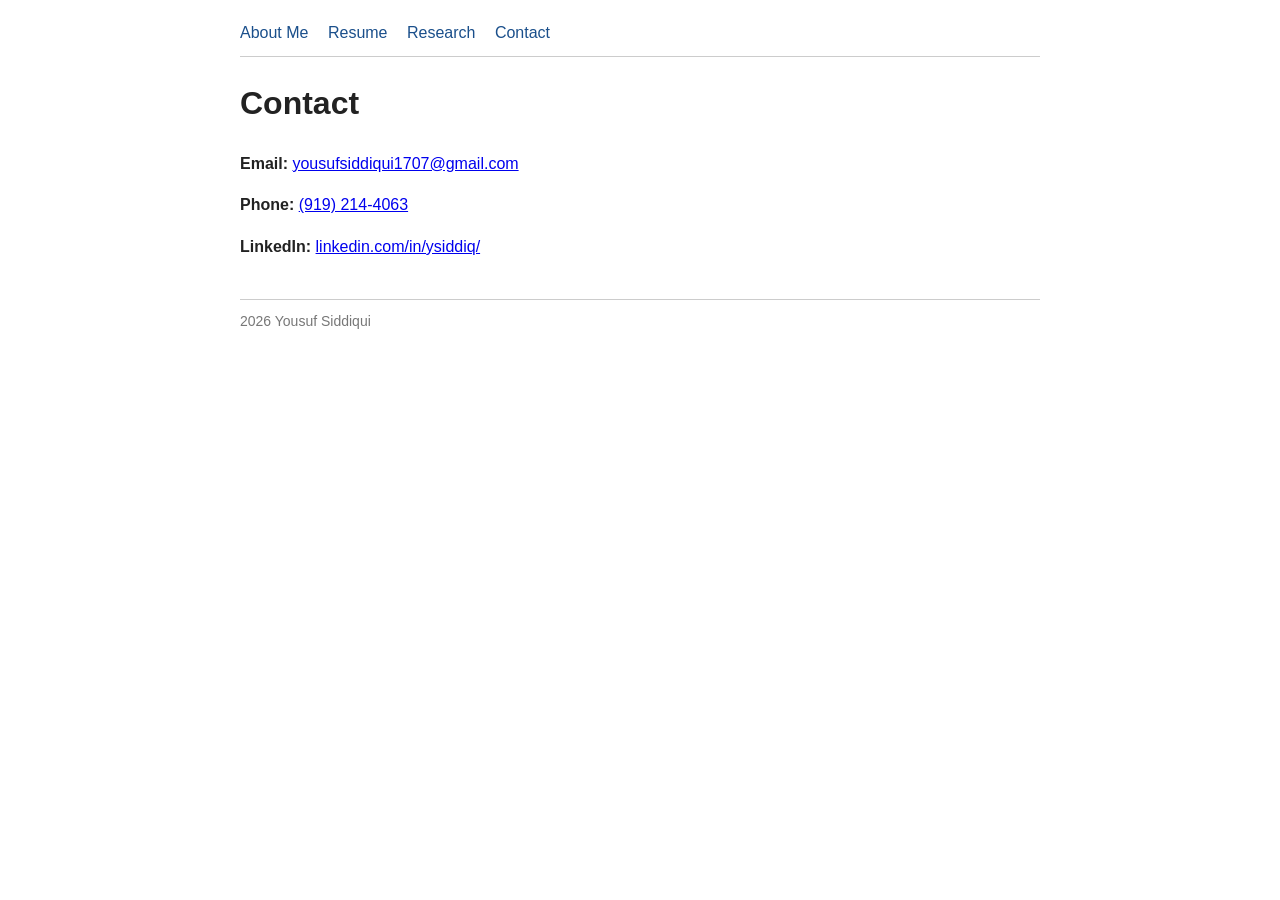
==== contact.html @ 889bd384 "basic website" ====
<!DOCTYPE html>
<html lang="en">
<head>
  <meta charset="UTF-8">
  <meta name="viewport" content="width=device-width, initial-scale=1.0">
  <title>Contact</title>
  <link rel="stylesheet" href="style.css">
</head>
<body>

  <nav>
    <a href="index.html">About Me</a>
    <a href="resume.html">Resume</a>
    <a href="research.html">Research</a>
    <a href="contact.html">Contact</a>
  </nav>

  <h1>Contact</h1>

  <p>
    <strong>Email:</strong>
    <a href="mailto:yousufsiddiqui1707@gmail.com">yousufsiddiqui1707@gmail.com</a>
  </p>

  <p>
    <strong>Phone:</strong>
    <a href="tel:+19192144063">(919) 214-4063</a>
  </p>

  <p>
    <strong>LinkedIn:</strong>
    <a href="http://linkedin.com/in/ysiddiq/" target="_blank">linkedin.com/in/ysiddiq/</a>
  </p>

  <footer>
    2026 Yousuf Siddiqui
  </footer>

</body>
</html>
---- style.css ----
body {
  font-family: Arial, sans-serif;
  max-width: 800px;
  margin: 0 auto;
  padding: 20px;
  line-height: 1.6;
  color: #222;
}

nav {
  border-bottom: 1px solid #ccc;
  padding-bottom: 10px;
  margin-bottom: 20px;
}

nav a {
  margin-right: 15px;
  text-decoration: none;
  color: #1a4f8b;
}

nav a:hover {
  text-decoration: underline;
}

.quote {
  font-style: italic;
  border-left: 4px solid #ccc;
  padding-left: 15px;
  margin: 20px 0;
  color: #555;
}

.headshot {
  width: 200px;
  height: auto;
  border-radius: 8px;
}

footer {
  margin-top: 40px;
  border-top: 1px solid #ccc;
  padding-top: 10px;
  font-size: 14px;
  color: #777;
}
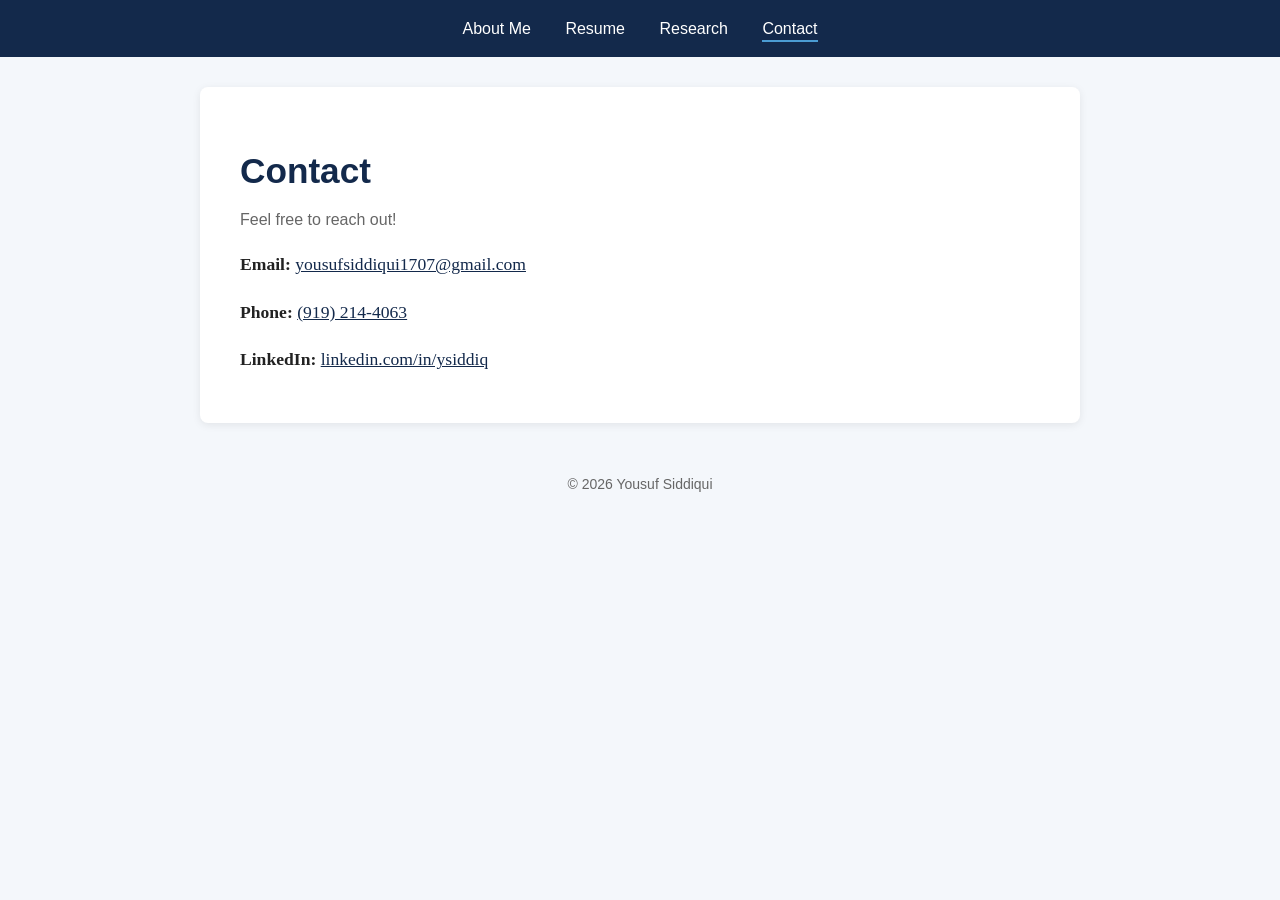
==== commit b18dcf87: "claude touch up" ====
--- a/contact.html
+++ b/contact.html
@@ -3,7 +3,7 @@
 <head>
   <meta charset="UTF-8">
   <meta name="viewport" content="width=device-width, initial-scale=1.0">
-  <title>Contact</title>
+  <title>Yousuf Siddiqui | Contact</title>
   <link rel="stylesheet" href="style.css">
 </head>
 <body>
@@ -12,28 +12,35 @@
     <a href="index.html">About Me</a>
     <a href="resume.html">Resume</a>
     <a href="research.html">Research</a>
-    <a href="contact.html">Contact</a>
+    <a href="contact.html" class="active">Contact</a>
   </nav>
 
-  <h1>Contact</h1>
+  <main>
 
-  <p>
-    <strong>Email:</strong>
-    <a href="mailto:yousufsiddiqui1707@gmail.com">yousufsiddiqui1707@gmail.com</a>
-  </p>
+    <h1>Contact</h1>
+    <p class="subtitle">Feel free to reach out!</p>
 
-  <p>
-    <strong>Phone:</strong>
-    <a href="tel:+19192144063">(919) 214-4063</a>
-  </p>
+    <div class="contact-list">
+      <p>
+        <strong>Email:</strong>
+        <a href="mailto:yousufsiddiqui1707@gmail.com">yousufsiddiqui1707@gmail.com</a>
+      </p>
 
-  <p>
-    <strong>LinkedIn:</strong>
-    <a href="http://linkedin.com/in/ysiddiq/" target="_blank">linkedin.com/in/ysiddiq/</a>
-  </p>
+      <p>
+        <strong>Phone:</strong>
+        <a href="tel:+19192144063">(919) 214-4063</a>
+      </p>
+
+      <p>
+        <strong>LinkedIn:</strong>
+        <a href="https://linkedin.com/in/ysiddiq/" target="_blank">linkedin.com/in/ysiddiq</a>
+      </p>
+    </div>
+
+  </main>
 
   <footer>
-    2026 Yousuf Siddiqui
+    &copy; 2026 Yousuf Siddiqui
   </footer>
 
 </body>
--- a/style.css
+++ b/style.css
@@ -1,46 +1,140 @@
-body {
-  font-family: Arial, sans-serif;
-  max-width: 800px;
-  margin: 0 auto;
-  padding: 20px;
-  line-height: 1.6;
-  color: #222;
+/* ---------- Colors ---------- */
+:root {
+  --navy: #13294b;
+  --blue: #4b9cd3;
+  --light: #f4f7fb;
+  --text: #222;
+  --muted: #666;
 }
 
+/* ---------- Base ---------- */
+body {
+  font-family: Georgia, "Times New Roman", serif;
+  margin: 0;
+  background-color: var(--light);
+  color: var(--text);
+  line-height: 1.7;
+}
+
+h1, h2, nav, footer {
+  font-family: Arial, Helvetica, sans-serif;
+}
+
+h1 {
+  color: var(--navy);
+  font-size: 2.2rem;
+  margin-bottom: 5px;
+}
+
+h2 {
+  color: var(--navy);
+  border-bottom: 2px solid var(--blue);
+  padding-bottom: 5px;
+  margin-top: 35px;
+}
+
+a {
+  color: var(--navy);
+}
+
+/* ---------- Navigation bar ---------- */
 nav {
-  border-bottom: 1px solid #ccc;
-  padding-bottom: 10px;
-  margin-bottom: 20px;
+  background-color: var(--navy);
+  text-align: center;
+  padding: 15px 0;
 }
 
 nav a {
-  margin-right: 15px;
+  color: white;
   text-decoration: none;
-  color: #1a4f8b;
+  margin: 0 15px;
+  padding-bottom: 3px;
 }
 
-nav a:hover {
-  text-decoration: underline;
+nav a:hover,
+nav a.active {
+  border-bottom: 2px solid var(--blue);
 }
 
+/* ---------- Main content box ---------- */
+main {
+  max-width: 800px;
+  margin: 30px auto;
+  padding: 30px 40px;
+  background-color: white;
+  border-radius: 8px;
+  box-shadow: 0 2px 8px rgba(0, 0, 0, 0.08);
+}
+
+.subtitle {
+  color: var(--muted);
+  font-family: Arial, Helvetica, sans-serif;
+  margin-top: 0;
+}
+
+/* ---------- Quotes ---------- */
 .quote {
   font-style: italic;
-  border-left: 4px solid #ccc;
-  padding-left: 15px;
+  border-left: 4px solid var(--blue);
+  background-color: var(--light);
+  padding: 10px 20px;
   margin: 20px 0;
-  color: #555;
+  color: #444;
+}
+
+.quote span {
+  display: block;
+  margin-top: 8px;
+  font-style: normal;
+  color: var(--muted);
+}
+
+/* ---------- About Me intro (photo + name side by side) ---------- */
+.intro {
+  display: flex;
+  align-items: center;
+  gap: 30px;
 }
 
 .headshot {
-  width: 200px;
+  width: 180px;
   height: auto;
   border-radius: 8px;
+  border: 3px solid var(--blue);
 }
 
+/* ---------- Contact list ---------- */
+.contact-list p {
+  font-size: 1.1rem;
+}
+
+/* ---------- Resume ---------- */
+iframe {
+  border: 1px solid #ccc;
+  border-radius: 4px;
+}
+
+/* ---------- Footer ---------- */
 footer {
-  margin-top: 40px;
-  border-top: 1px solid #ccc;
-  padding-top: 10px;
+  text-align: center;
   font-size: 14px;
-  color: #777;
+  color: var(--muted);
+  padding: 20px 0 30px;
 }
+
+/* ---------- Phones / small screens ---------- */
+@media (max-width: 600px) {
+  main {
+    margin: 15px;
+    padding: 20px;
+  }
+
+  .intro {
+    flex-direction: column;
+    text-align: center;
+  }
+
+  nav a {
+    margin: 0 8px;
+  }
+}
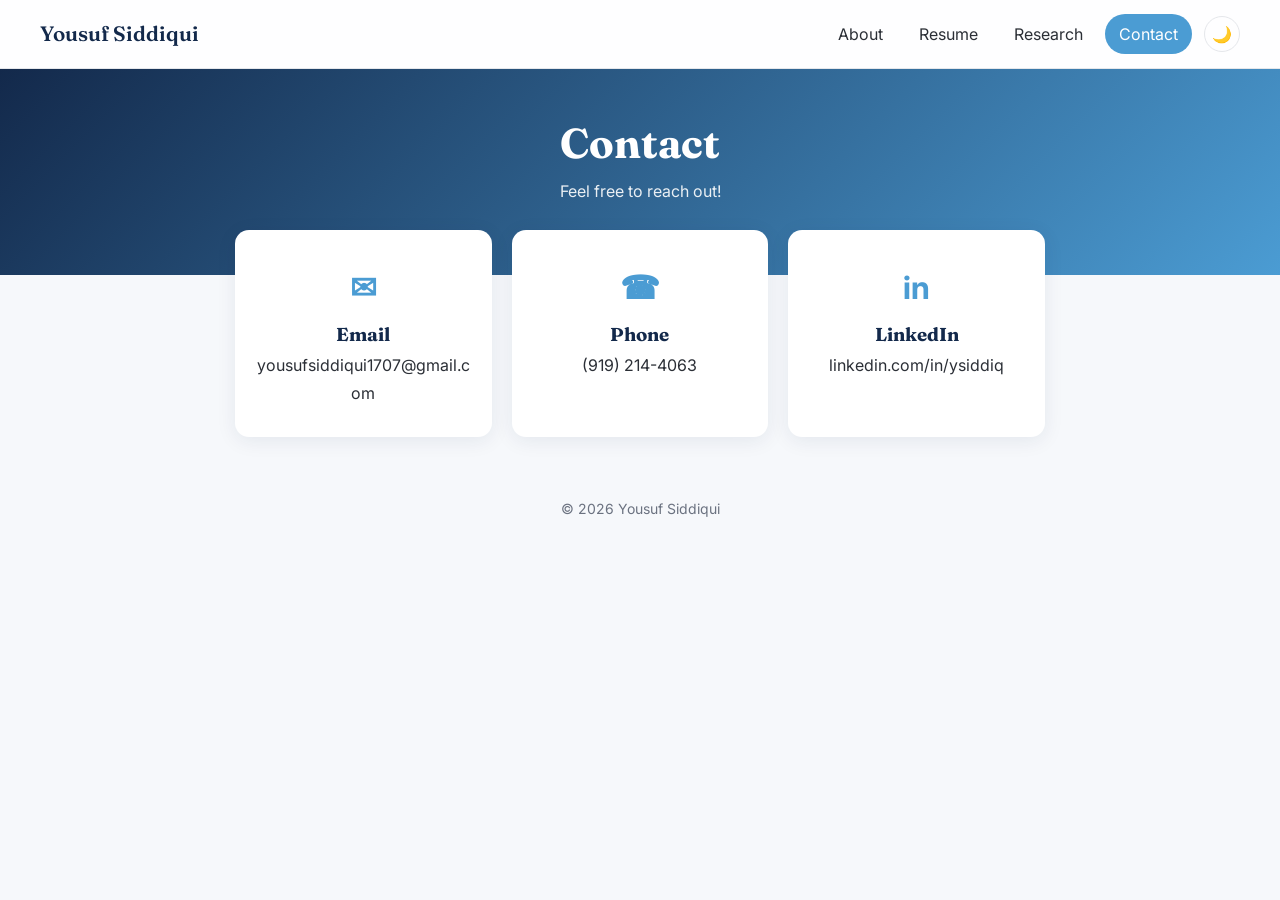
==== commit a6a5ee66: "update" ====
--- a/contact.html
+++ b/contact.html
@@ -4,44 +4,57 @@
   <meta charset="UTF-8">
   <meta name="viewport" content="width=device-width, initial-scale=1.0">
   <title>Yousuf Siddiqui | Contact</title>
+  <link rel="preconnect" href="https://fonts.googleapis.com">
+  <link href="https://fonts.googleapis.com/css2?family=Fraunces:ital,wght@0,600;1,400&family=Inter:wght@400;600&display=swap" rel="stylesheet">
   <link rel="stylesheet" href="style.css">
 </head>
 <body>
 
   <nav>
-    <a href="index.html">About Me</a>
-    <a href="resume.html">Resume</a>
-    <a href="research.html">Research</a>
-    <a href="contact.html" class="active">Contact</a>
+    <a href="index.html" class="logo">Yousuf Siddiqui</a>
+    <div class="links">
+      <a href="index.html">About</a>
+      <a href="resume.html">Resume</a>
+      <a href="research.html">Research</a>
+      <a href="contact.html" class="active">Contact</a>
+      <button id="theme-toggle" aria-label="Toggle dark mode">🌙</button>
+    </div>
   </nav>
+
+  <header class="page-header">
+    <h1>Contact</h1>
+    <p>Feel free to reach out!</p>
+  </header>
 
   <main>
 
-    <h1>Contact</h1>
-    <p class="subtitle">Feel free to reach out!</p>
+    <div class="contact-grid">
+      <a class="contact-item" href="mailto:yousufsiddiqui1707@gmail.com">
+        <span class="icon">&#9993;</span>
+        <h3>Email</h3>
+        yousufsiddiqui1707@gmail.com
+      </a>
 
-    <div class="contact-list">
-      <p>
-        <strong>Email:</strong>
-        <a href="mailto:yousufsiddiqui1707@gmail.com">yousufsiddiqui1707@gmail.com</a>
-      </p>
+      <a class="contact-item" href="tel:+19192144063">
+        <span class="icon">&#9742;</span>
+        <h3>Phone</h3>
+        (919) 214-4063
+      </a>
 
-      <p>
-        <strong>Phone:</strong>
-        <a href="tel:+19192144063">(919) 214-4063</a>
-      </p>
-
-      <p>
-        <strong>LinkedIn:</strong>
-        <a href="https://linkedin.com/in/ysiddiq/" target="_blank">linkedin.com/in/ysiddiq</a>
-      </p>
+      <a class="contact-item" href="https://linkedin.com/in/ysiddiq/" target="_blank">
+        <span class="icon">in</span>
+        <h3>LinkedIn</h3>
+        linkedin.com/in/ysiddiq
+      </a>
     </div>
 
   </main>
 
   <footer>
-    &copy; 2026 Yousuf Siddiqui
+    &copy; <span id="year">2026</span> Yousuf Siddiqui
   </footer>
+
+  <script src="script.js"></script>
 
 </body>
 </html>
--- a/style.css
+++ b/style.css
@@ -1,140 +1,429 @@
-/* ---------- Colors ---------- */
+/* =========================================
+   Colors & fonts (change these to restyle the whole site)
+   ========================================= */
 :root {
   --navy: #13294b;
   --blue: #4b9cd3;
-  --light: #f4f7fb;
-  --text: #222;
-  --muted: #666;
-}
-
-/* ---------- Base ---------- */
+  --sky: #e8f2fa;
+  --bg: #f6f8fb;
+  --card: #ffffff;
+  --text: #2b2f36;
+  --muted: #6b7280;
+  --heading: #13294b;
+  --nav-bg: rgba(255, 255, 255, 0.92);
+  --border: #e5e7eb;
+  --heading-font: "Fraunces", Georgia, serif;
+  --body-font: "Inter", Arial, sans-serif;
+}
+
+/* Dark mode: script.js adds class="dark" to <body> */
+body.dark {
+  --sky: #1e3350;
+  --bg: #0f1724;
+  --card: #18233a;
+  --text: #dbe2ec;
+  --muted: #94a3b8;
+  --heading: #e8f2fa;
+  --nav-bg: rgba(15, 23, 36, 0.92);
+  --border: #24324d;
+}
+
+* {
+  box-sizing: border-box;
+}
+
 body {
-  font-family: Georgia, "Times New Roman", serif;
   margin: 0;
-  background-color: var(--light);
+  font-family: var(--body-font);
+  background-color: var(--bg);
   color: var(--text);
-  line-height: 1.7;
-}
-
-h1, h2, nav, footer {
-  font-family: Arial, Helvetica, sans-serif;
-}
-
-h1 {
+  line-height: 1.75;
+  transition: background-color 0.3s, color 0.3s;
+}
+
+h1, h2, h3 {
+  font-family: var(--heading-font);
+  color: var(--heading);
+  line-height: 1.2;
+}
+
+a {
+  color: var(--blue);
+}
+
+/* =========================================
+   Navigation bar (sticks to the top)
+   ========================================= */
+nav {
+  position: sticky;
+  top: 0;
+  z-index: 10;
+  display: flex;
+  justify-content: space-between;
+  align-items: center;
+  padding: 14px 40px;
+  background-color: var(--nav-bg);
+  border-bottom: 1px solid var(--border);
+  transition: box-shadow 0.3s;
+}
+
+/* script.js adds .scrolled once you scroll down */
+nav.scrolled {
+  box-shadow: 0 4px 20px rgba(0, 0, 0, 0.12);
+}
+
+nav .logo {
+  font-family: var(--heading-font);
+  font-size: 1.3rem;
+  font-weight: 600;
+  color: var(--heading);
+  text-decoration: none;
+}
+
+nav .links {
+  display: flex;
+  align-items: center;
+}
+
+nav .links a {
+  color: var(--text);
+  text-decoration: none;
+  margin-left: 8px;
+  padding: 6px 14px;
+  border-radius: 20px;
+  transition: background-color 0.2s;
+}
+
+nav .links a:hover {
+  background-color: var(--sky);
+}
+
+nav .links a.active {
+  background-color: var(--blue);
+  color: white;
+}
+
+#theme-toggle {
+  margin-left: 12px;
+  background: none;
+  border: 1px solid var(--border);
+  border-radius: 50%;
+  width: 36px;
+  height: 36px;
+  font-size: 1rem;
+  cursor: pointer;
+}
+
+/* =========================================
+   Hero (big colored banner on the home page)
+   ========================================= */
+.hero {
+  background: linear-gradient(135deg, var(--navy), #2a5c8f 60%, var(--blue));
+  color: white;
+  padding: 70px 20px 90px;
+  text-align: center;
+}
+
+.hero .headshot {
+  width: 170px;
+  height: 170px;
+  object-fit: cover;
+  object-position: top;
+  border-radius: 50%;
+  border: 5px solid white;
+  box-shadow: 0 8px 25px rgba(0, 0, 0, 0.3);
+}
+
+.hero h1 {
+  color: white;
+  font-size: 3rem;
+  margin: 20px 0 5px;
+}
+
+.hero p {
+  font-size: 1.1rem;
+  opacity: 0.9;
+  margin: 0;
+}
+
+/* Typing text */
+.hero .typed {
+  font-family: var(--heading-font);
+  font-style: italic;
+  font-size: 1.4rem;
+  min-height: 2rem;
+  opacity: 1;
+  margin-bottom: 8px;
+}
+
+.cursor {
+  display: inline-block;
+  width: 2px;
+  height: 1.3rem;
+  background-color: white;
+  margin-left: 3px;
+  vertical-align: middle;
+  animation: blink 0.8s infinite;
+}
+
+@keyframes blink {
+  50% { opacity: 0; }
+}
+
+/* Buttons */
+.button {
+  display: inline-block;
+  margin: 25px 6px 0;
+  padding: 10px 24px;
+  border-radius: 25px;
+  border: 2px solid white;
+  color: white;
+  text-decoration: none;
+  font-weight: 600;
+  transition: all 0.2s;
+}
+
+.button:hover {
+  background-color: white;
   color: var(--navy);
-  font-size: 2.2rem;
+}
+
+.button.solid {
+  background-color: white;
+  color: var(--navy);
+}
+
+.button.solid:hover {
+  background-color: var(--sky);
+}
+
+/* =========================================
+   Page header (colored strip on the other pages)
+   ========================================= */
+.page-header {
+  background: linear-gradient(135deg, var(--navy), var(--blue));
+  color: white;
+  text-align: center;
+  padding: 50px 20px 70px;
+}
+
+.page-header h1 {
+  color: white;
+  font-size: 2.6rem;
+  margin: 0;
+}
+
+.page-header p {
+  margin: 8px 0 0;
+  opacity: 0.9;
+}
+
+/* =========================================
+   Main content
+   ========================================= */
+main {
+  max-width: 850px;
+  margin: -45px auto 40px;  /* negative top margin pulls cards up over the banner */
+  padding: 0 20px;
+}
+
+.card {
+  background-color: var(--card);
+  border-radius: 14px;
+  padding: 30px 40px;
+  margin-bottom: 25px;
+  box-shadow: 0 4px 20px rgba(19, 41, 75, 0.08);
+}
+
+.card h2 {
+  margin-top: 0;
+}
+
+.card h3 {
   margin-bottom: 5px;
 }
 
-h2 {
-  color: var(--navy);
-  border-bottom: 2px solid var(--blue);
-  padding-bottom: 5px;
-  margin-top: 35px;
-}
-
-a {
-  color: var(--navy);
-}
-
-/* ---------- Navigation bar ---------- */
-nav {
-  background-color: var(--navy);
+/* Scroll reveal: script.js adds .reveal, then .visible when it scrolls into view */
+.reveal {
+  opacity: 0;
+  transform: translateY(30px);
+  transition: opacity 0.7s ease-out, transform 0.7s ease-out;
+}
+
+.reveal.visible {
+  opacity: 1;
+  transform: translateY(0);
+}
+
+/* =========================================
+   Highlights (three small boxes on home page)
+   ========================================= */
+.highlights {
+  display: grid;
+  grid-template-columns: repeat(3, 1fr);
+  gap: 20px;
+  margin-bottom: 25px;
+}
+
+.highlight {
+  background-color: var(--card);
+  border-radius: 14px;
+  padding: 22px;
   text-align: center;
-  padding: 15px 0;
-}
-
-nav a {
-  color: white;
-  text-decoration: none;
-  margin: 0 15px;
-  padding-bottom: 3px;
-}
-
-nav a:hover,
-nav a.active {
-  border-bottom: 2px solid var(--blue);
-}
-
-/* ---------- Main content box ---------- */
-main {
-  max-width: 800px;
-  margin: 30px auto;
-  padding: 30px 40px;
-  background-color: white;
-  border-radius: 8px;
-  box-shadow: 0 2px 8px rgba(0, 0, 0, 0.08);
-}
-
-.subtitle {
+  border-top: 4px solid var(--blue);
+  box-shadow: 0 4px 20px rgba(19, 41, 75, 0.08);
+}
+
+.highlight:hover {
+  transform: translateY(-5px);
+}
+
+.highlight .label {
+  display: block;
+  font-size: 0.8rem;
+  text-transform: uppercase;
+  letter-spacing: 1px;
   color: var(--muted);
-  font-family: Arial, Helvetica, sans-serif;
-  margin-top: 0;
-}
-
-/* ---------- Quotes ---------- */
+}
+
+.highlight strong {
+  font-family: var(--heading-font);
+  font-size: 1.15rem;
+  color: var(--heading);
+}
+
+/* =========================================
+   Quotes
+   ========================================= */
 .quote {
+  position: relative;
+  font-family: var(--heading-font);
   font-style: italic;
-  border-left: 4px solid var(--blue);
-  background-color: var(--light);
-  padding: 10px 20px;
-  margin: 20px 0;
-  color: #444;
+  font-size: 1.15rem;
+  color: var(--heading);
+  background-color: var(--sky);
+  border-radius: 14px;
+  padding: 30px 40px 25px 70px;
+  margin: 0 0 25px;
+}
+
+.quote::before {
+  content: "\201C";  /* big curly quotation mark */
+  position: absolute;
+  left: 20px;
+  top: -5px;
+  font-size: 5rem;
+  color: var(--blue);
 }
 
 .quote span {
   display: block;
-  margin-top: 8px;
+  margin-top: 10px;
+  font-family: var(--body-font);
   font-style: normal;
+  font-size: 0.95rem;
   color: var(--muted);
 }
 
-/* ---------- About Me intro (photo + name side by side) ---------- */
-.intro {
-  display: flex;
-  align-items: center;
-  gap: 30px;
-}
-
-.headshot {
-  width: 180px;
-  height: auto;
+/* =========================================
+   Research tags
+   ========================================= */
+.tags {
+  margin-bottom: 15px;
+}
+
+.tag {
+  display: inline-block;
+  background-color: var(--sky);
+  color: var(--heading);
+  font-size: 0.85rem;
+  font-weight: 600;
+  padding: 4px 12px;
+  border-radius: 20px;
+  margin: 0 6px 6px 0;
+}
+
+/* =========================================
+   Contact cards
+   ========================================= */
+.contact-grid {
+  display: grid;
+  grid-template-columns: repeat(3, 1fr);
+  gap: 20px;
+}
+
+.contact-item {
+  display: block;
+  background-color: var(--card);
+  border-radius: 14px;
+  padding: 30px 20px;
+  text-align: center;
+  text-decoration: none;
+  color: var(--text);
+  box-shadow: 0 4px 20px rgba(19, 41, 75, 0.08);
+  word-break: break-word;
+}
+
+.contact-item:hover,
+.highlight:hover {
+  transform: translateY(-5px);
+  box-shadow: 0 10px 30px rgba(19, 41, 75, 0.15);
+}
+
+.contact-item .icon {
+  display: block;
+  font-size: 2rem;
+  font-weight: 700;
+  color: var(--blue);
+  margin-bottom: 8px;
+}
+
+.contact-item h3 {
+  margin: 0 0 5px;
+}
+
+/* =========================================
+   Resume
+   ========================================= */
+iframe {
+  border: none;
   border-radius: 8px;
-  border: 3px solid var(--blue);
-}
-
-/* ---------- Contact list ---------- */
-.contact-list p {
-  font-size: 1.1rem;
-}
-
-/* ---------- Resume ---------- */
-iframe {
-  border: 1px solid #ccc;
-  border-radius: 4px;
-}
-
-/* ---------- Footer ---------- */
+}
+
+/* =========================================
+   Footer
+   ========================================= */
 footer {
   text-align: center;
   font-size: 14px;
   color: var(--muted);
-  padding: 20px 0 30px;
-}
-
-/* ---------- Phones / small screens ---------- */
-@media (max-width: 600px) {
-  main {
-    margin: 15px;
-    padding: 20px;
+  padding: 20px 0 40px;
+}
+
+/* =========================================
+   Phones / small screens
+   ========================================= */
+@media (max-width: 700px) {
+  nav {
+    flex-direction: column;
+    padding: 12px;
   }
 
-  .intro {
-    flex-direction: column;
-    text-align: center;
+  nav .links a {
+    margin: 0 2px;
+    padding: 5px 10px;
   }
 
-  nav a {
-    margin: 0 8px;
+  .hero h1 {
+    font-size: 2.2rem;
   }
-}
+
+  .card {
+    padding: 22px;
+  }
+
+  .highlights,
+  .contact-grid {
+    grid-template-columns: 1fr;
+  }
+}
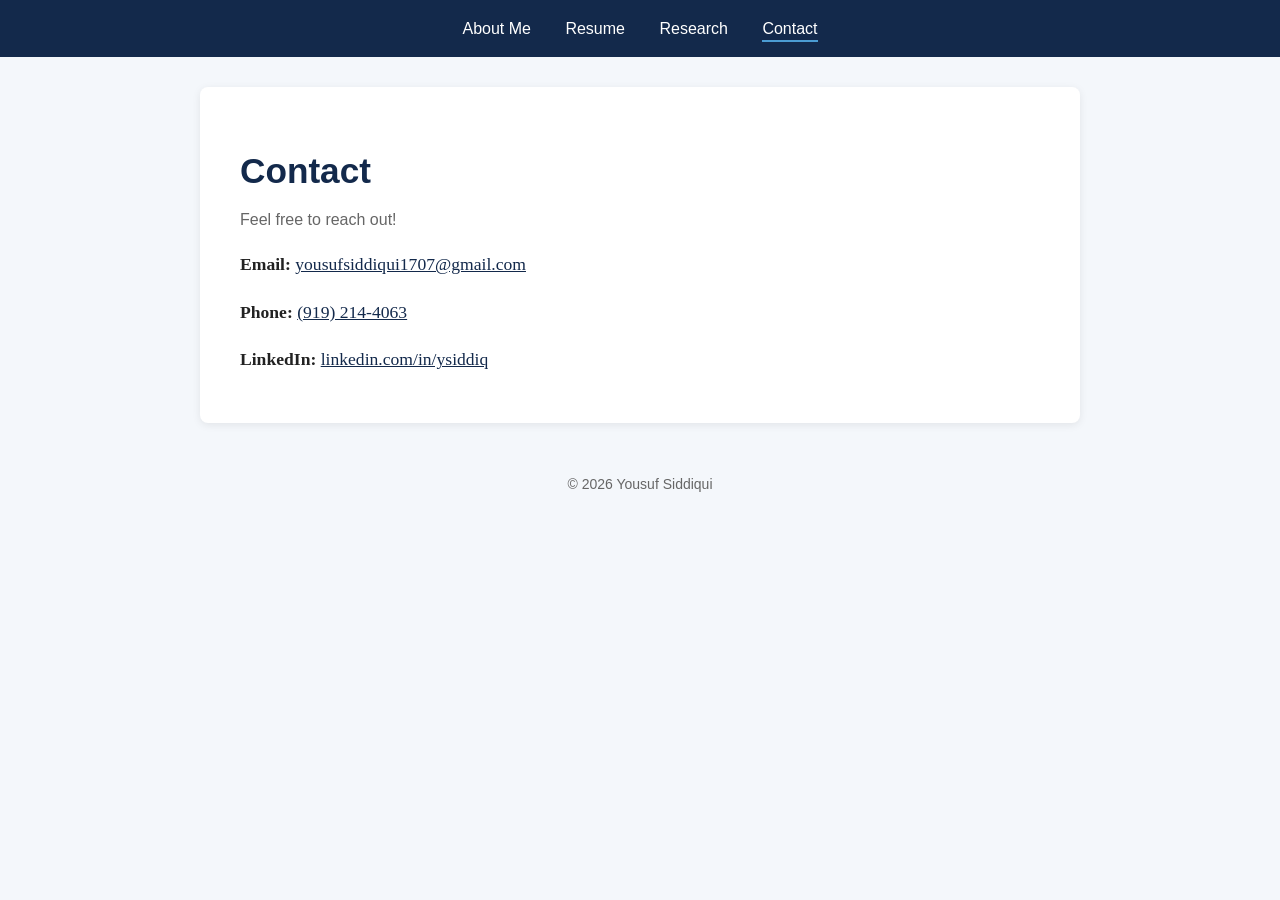
==== commit 0adcd6c2: "f" ====
--- a/contact.html
+++ b/contact.html
@@ -4,57 +4,44 @@
   <meta charset="UTF-8">
   <meta name="viewport" content="width=device-width, initial-scale=1.0">
   <title>Yousuf Siddiqui | Contact</title>
-  <link rel="preconnect" href="https://fonts.googleapis.com">
-  <link href="https://fonts.googleapis.com/css2?family=Fraunces:ital,wght@0,600;1,400&family=Inter:wght@400;600&display=swap" rel="stylesheet">
   <link rel="stylesheet" href="style.css">
 </head>
 <body>
 
   <nav>
-    <a href="index.html" class="logo">Yousuf Siddiqui</a>
-    <div class="links">
-      <a href="index.html">About</a>
-      <a href="resume.html">Resume</a>
-      <a href="research.html">Research</a>
-      <a href="contact.html" class="active">Contact</a>
-      <button id="theme-toggle" aria-label="Toggle dark mode">🌙</button>
-    </div>
+    <a href="index.html">About Me</a>
+    <a href="resume.html">Resume</a>
+    <a href="research.html">Research</a>
+    <a href="contact.html" class="active">Contact</a>
   </nav>
-
-  <header class="page-header">
-    <h1>Contact</h1>
-    <p>Feel free to reach out!</p>
-  </header>
 
   <main>
 
-    <div class="contact-grid">
-      <a class="contact-item" href="mailto:yousufsiddiqui1707@gmail.com">
-        <span class="icon">&#9993;</span>
-        <h3>Email</h3>
-        yousufsiddiqui1707@gmail.com
-      </a>
+    <h1>Contact</h1>
+    <p class="subtitle">Feel free to reach out!</p>
 
-      <a class="contact-item" href="tel:+19192144063">
-        <span class="icon">&#9742;</span>
-        <h3>Phone</h3>
-        (919) 214-4063
-      </a>
+    <div class="contact-list">
+      <p>
+        <strong>Email:</strong>
+        <a href="mailto:yousufsiddiqui1707@gmail.com">yousufsiddiqui1707@gmail.com</a>
+      </p>
 
-      <a class="contact-item" href="https://linkedin.com/in/ysiddiq/" target="_blank">
-        <span class="icon">in</span>
-        <h3>LinkedIn</h3>
-        linkedin.com/in/ysiddiq
-      </a>
+      <p>
+        <strong>Phone:</strong>
+        <a href="tel:+19192144063">(919) 214-4063</a>
+      </p>
+
+      <p>
+        <strong>LinkedIn:</strong>
+        <a href="https://linkedin.com/in/ysiddiq/" target="_blank">linkedin.com/in/ysiddiq</a>
+      </p>
     </div>
 
   </main>
 
   <footer>
-    &copy; <span id="year">2026</span> Yousuf Siddiqui
+    &copy; 2026 Yousuf Siddiqui
   </footer>
-
-  <script src="script.js"></script>
 
 </body>
 </html>
--- a/style.css
+++ b/style.css
@@ -1,429 +1,140 @@
-/* =========================================
-   Colors & fonts (change these to restyle the whole site)
-   ========================================= */
+/* ---------- Colors ---------- */
 :root {
   --navy: #13294b;
   --blue: #4b9cd3;
-  --sky: #e8f2fa;
-  --bg: #f6f8fb;
-  --card: #ffffff;
-  --text: #2b2f36;
-  --muted: #6b7280;
-  --heading: #13294b;
-  --nav-bg: rgba(255, 255, 255, 0.92);
-  --border: #e5e7eb;
-  --heading-font: "Fraunces", Georgia, serif;
-  --body-font: "Inter", Arial, sans-serif;
+  --light: #f4f7fb;
+  --text: #222;
+  --muted: #666;
 }
 
-/* Dark mode: script.js adds class="dark" to <body> */
-body.dark {
-  --sky: #1e3350;
-  --bg: #0f1724;
-  --card: #18233a;
-  --text: #dbe2ec;
-  --muted: #94a3b8;
-  --heading: #e8f2fa;
-  --nav-bg: rgba(15, 23, 36, 0.92);
-  --border: #24324d;
+/* ---------- Base ---------- */
+body {
+  font-family: Georgia, "Times New Roman", serif;
+  margin: 0;
+  background-color: var(--light);
+  color: var(--text);
+  line-height: 1.7;
 }
 
-* {
-  box-sizing: border-box;
+h1, h2, nav, footer {
+  font-family: Arial, Helvetica, sans-serif;
 }
 
-body {
-  margin: 0;
-  font-family: var(--body-font);
-  background-color: var(--bg);
-  color: var(--text);
-  line-height: 1.75;
-  transition: background-color 0.3s, color 0.3s;
+h1 {
+  color: var(--navy);
+  font-size: 2.2rem;
+  margin-bottom: 5px;
 }
 
-h1, h2, h3 {
-  font-family: var(--heading-font);
-  color: var(--heading);
-  line-height: 1.2;
+h2 {
+  color: var(--navy);
+  border-bottom: 2px solid var(--blue);
+  padding-bottom: 5px;
+  margin-top: 35px;
 }
 
 a {
-  color: var(--blue);
-}
-
-/* =========================================
-   Navigation bar (sticks to the top)
-   ========================================= */
-nav {
-  position: sticky;
-  top: 0;
-  z-index: 10;
-  display: flex;
-  justify-content: space-between;
-  align-items: center;
-  padding: 14px 40px;
-  background-color: var(--nav-bg);
-  border-bottom: 1px solid var(--border);
-  transition: box-shadow 0.3s;
-}
-
-/* script.js adds .scrolled once you scroll down */
-nav.scrolled {
-  box-shadow: 0 4px 20px rgba(0, 0, 0, 0.12);
-}
-
-nav .logo {
-  font-family: var(--heading-font);
-  font-size: 1.3rem;
-  font-weight: 600;
-  color: var(--heading);
-  text-decoration: none;
-}
-
-nav .links {
-  display: flex;
-  align-items: center;
-}
-
-nav .links a {
-  color: var(--text);
-  text-decoration: none;
-  margin-left: 8px;
-  padding: 6px 14px;
-  border-radius: 20px;
-  transition: background-color 0.2s;
-}
-
-nav .links a:hover {
-  background-color: var(--sky);
-}
-
-nav .links a.active {
-  background-color: var(--blue);
-  color: white;
-}
-
-#theme-toggle {
-  margin-left: 12px;
-  background: none;
-  border: 1px solid var(--border);
-  border-radius: 50%;
-  width: 36px;
-  height: 36px;
-  font-size: 1rem;
-  cursor: pointer;
-}
-
-/* =========================================
-   Hero (big colored banner on the home page)
-   ========================================= */
-.hero {
-  background: linear-gradient(135deg, var(--navy), #2a5c8f 60%, var(--blue));
-  color: white;
-  padding: 70px 20px 90px;
-  text-align: center;
-}
-
-.hero .headshot {
-  width: 170px;
-  height: 170px;
-  object-fit: cover;
-  object-position: top;
-  border-radius: 50%;
-  border: 5px solid white;
-  box-shadow: 0 8px 25px rgba(0, 0, 0, 0.3);
-}
-
-.hero h1 {
-  color: white;
-  font-size: 3rem;
-  margin: 20px 0 5px;
-}
-
-.hero p {
-  font-size: 1.1rem;
-  opacity: 0.9;
-  margin: 0;
-}
-
-/* Typing text */
-.hero .typed {
-  font-family: var(--heading-font);
-  font-style: italic;
-  font-size: 1.4rem;
-  min-height: 2rem;
-  opacity: 1;
-  margin-bottom: 8px;
-}
-
-.cursor {
-  display: inline-block;
-  width: 2px;
-  height: 1.3rem;
-  background-color: white;
-  margin-left: 3px;
-  vertical-align: middle;
-  animation: blink 0.8s infinite;
-}
-
-@keyframes blink {
-  50% { opacity: 0; }
-}
-
-/* Buttons */
-.button {
-  display: inline-block;
-  margin: 25px 6px 0;
-  padding: 10px 24px;
-  border-radius: 25px;
-  border: 2px solid white;
-  color: white;
-  text-decoration: none;
-  font-weight: 600;
-  transition: all 0.2s;
-}
-
-.button:hover {
-  background-color: white;
   color: var(--navy);
 }
 
-.button.solid {
-  background-color: white;
-  color: var(--navy);
+/* ---------- Navigation bar ---------- */
+nav {
+  background-color: var(--navy);
+  text-align: center;
+  padding: 15px 0;
 }
 
-.button.solid:hover {
-  background-color: var(--sky);
+nav a {
+  color: white;
+  text-decoration: none;
+  margin: 0 15px;
+  padding-bottom: 3px;
 }
 
-/* =========================================
-   Page header (colored strip on the other pages)
-   ========================================= */
-.page-header {
-  background: linear-gradient(135deg, var(--navy), var(--blue));
-  color: white;
-  text-align: center;
-  padding: 50px 20px 70px;
+nav a:hover,
+nav a.active {
+  border-bottom: 2px solid var(--blue);
 }
 
-.page-header h1 {
-  color: white;
-  font-size: 2.6rem;
-  margin: 0;
+/* ---------- Main content box ---------- */
+main {
+  max-width: 800px;
+  margin: 30px auto;
+  padding: 30px 40px;
+  background-color: white;
+  border-radius: 8px;
+  box-shadow: 0 2px 8px rgba(0, 0, 0, 0.08);
 }
 
-.page-header p {
-  margin: 8px 0 0;
-  opacity: 0.9;
-}
-
-/* =========================================
-   Main content
-   ========================================= */
-main {
-  max-width: 850px;
-  margin: -45px auto 40px;  /* negative top margin pulls cards up over the banner */
-  padding: 0 20px;
-}
-
-.card {
-  background-color: var(--card);
-  border-radius: 14px;
-  padding: 30px 40px;
-  margin-bottom: 25px;
-  box-shadow: 0 4px 20px rgba(19, 41, 75, 0.08);
-}
-
-.card h2 {
+.subtitle {
+  color: var(--muted);
+  font-family: Arial, Helvetica, sans-serif;
   margin-top: 0;
 }
 
-.card h3 {
-  margin-bottom: 5px;
-}
-
-/* Scroll reveal: script.js adds .reveal, then .visible when it scrolls into view */
-.reveal {
-  opacity: 0;
-  transform: translateY(30px);
-  transition: opacity 0.7s ease-out, transform 0.7s ease-out;
-}
-
-.reveal.visible {
-  opacity: 1;
-  transform: translateY(0);
-}
-
-/* =========================================
-   Highlights (three small boxes on home page)
-   ========================================= */
-.highlights {
-  display: grid;
-  grid-template-columns: repeat(3, 1fr);
-  gap: 20px;
-  margin-bottom: 25px;
-}
-
-.highlight {
-  background-color: var(--card);
-  border-radius: 14px;
-  padding: 22px;
-  text-align: center;
-  border-top: 4px solid var(--blue);
-  box-shadow: 0 4px 20px rgba(19, 41, 75, 0.08);
-}
-
-.highlight:hover {
-  transform: translateY(-5px);
-}
-
-.highlight .label {
-  display: block;
-  font-size: 0.8rem;
-  text-transform: uppercase;
-  letter-spacing: 1px;
-  color: var(--muted);
-}
-
-.highlight strong {
-  font-family: var(--heading-font);
-  font-size: 1.15rem;
-  color: var(--heading);
-}
-
-/* =========================================
-   Quotes
-   ========================================= */
+/* ---------- Quotes ---------- */
 .quote {
-  position: relative;
-  font-family: var(--heading-font);
   font-style: italic;
-  font-size: 1.15rem;
-  color: var(--heading);
-  background-color: var(--sky);
-  border-radius: 14px;
-  padding: 30px 40px 25px 70px;
-  margin: 0 0 25px;
-}
-
-.quote::before {
-  content: "\201C";  /* big curly quotation mark */
-  position: absolute;
-  left: 20px;
-  top: -5px;
-  font-size: 5rem;
-  color: var(--blue);
+  border-left: 4px solid var(--blue);
+  background-color: var(--light);
+  padding: 10px 20px;
+  margin: 20px 0;
+  color: #444;
 }
 
 .quote span {
   display: block;
-  margin-top: 10px;
-  font-family: var(--body-font);
+  margin-top: 8px;
   font-style: normal;
-  font-size: 0.95rem;
   color: var(--muted);
 }
 
-/* =========================================
-   Research tags
-   ========================================= */
-.tags {
-  margin-bottom: 15px;
+/* ---------- About Me intro (photo + name side by side) ---------- */
+.intro {
+  display: flex;
+  align-items: center;
+  gap: 30px;
 }
 
-.tag {
-  display: inline-block;
-  background-color: var(--sky);
-  color: var(--heading);
-  font-size: 0.85rem;
-  font-weight: 600;
-  padding: 4px 12px;
-  border-radius: 20px;
-  margin: 0 6px 6px 0;
+.headshot {
+  width: 180px;
+  height: auto;
+  border-radius: 8px;
+  border: 3px solid var(--blue);
 }
 
-/* =========================================
-   Contact cards
-   ========================================= */
-.contact-grid {
-  display: grid;
-  grid-template-columns: repeat(3, 1fr);
-  gap: 20px;
+/* ---------- Contact list ---------- */
+.contact-list p {
+  font-size: 1.1rem;
 }
 
-.contact-item {
-  display: block;
-  background-color: var(--card);
-  border-radius: 14px;
-  padding: 30px 20px;
-  text-align: center;
-  text-decoration: none;
-  color: var(--text);
-  box-shadow: 0 4px 20px rgba(19, 41, 75, 0.08);
-  word-break: break-word;
+/* ---------- Resume ---------- */
+iframe {
+  border: 1px solid #ccc;
+  border-radius: 4px;
 }
 
-.contact-item:hover,
-.highlight:hover {
-  transform: translateY(-5px);
-  box-shadow: 0 10px 30px rgba(19, 41, 75, 0.15);
-}
-
-.contact-item .icon {
-  display: block;
-  font-size: 2rem;
-  font-weight: 700;
-  color: var(--blue);
-  margin-bottom: 8px;
-}
-
-.contact-item h3 {
-  margin: 0 0 5px;
-}
-
-/* =========================================
-   Resume
-   ========================================= */
-iframe {
-  border: none;
-  border-radius: 8px;
-}
-
-/* =========================================
-   Footer
-   ========================================= */
+/* ---------- Footer ---------- */
 footer {
   text-align: center;
   font-size: 14px;
   color: var(--muted);
-  padding: 20px 0 40px;
+  padding: 20px 0 30px;
 }
 
-/* =========================================
-   Phones / small screens
-   ========================================= */
-@media (max-width: 700px) {
-  nav {
-    flex-direction: column;
-    padding: 12px;
+/* ---------- Phones / small screens ---------- */
+@media (max-width: 600px) {
+  main {
+    margin: 15px;
+    padding: 20px;
   }
 
-  nav .links a {
-    margin: 0 2px;
-    padding: 5px 10px;
+  .intro {
+    flex-direction: column;
+    text-align: center;
   }
 
-  .hero h1 {
-    font-size: 2.2rem;
-  }
-
-  .card {
-    padding: 22px;
-  }
-
-  .highlights,
-  .contact-grid {
-    grid-template-columns: 1fr;
+  nav a {
+    margin: 0 8px;
   }
 }
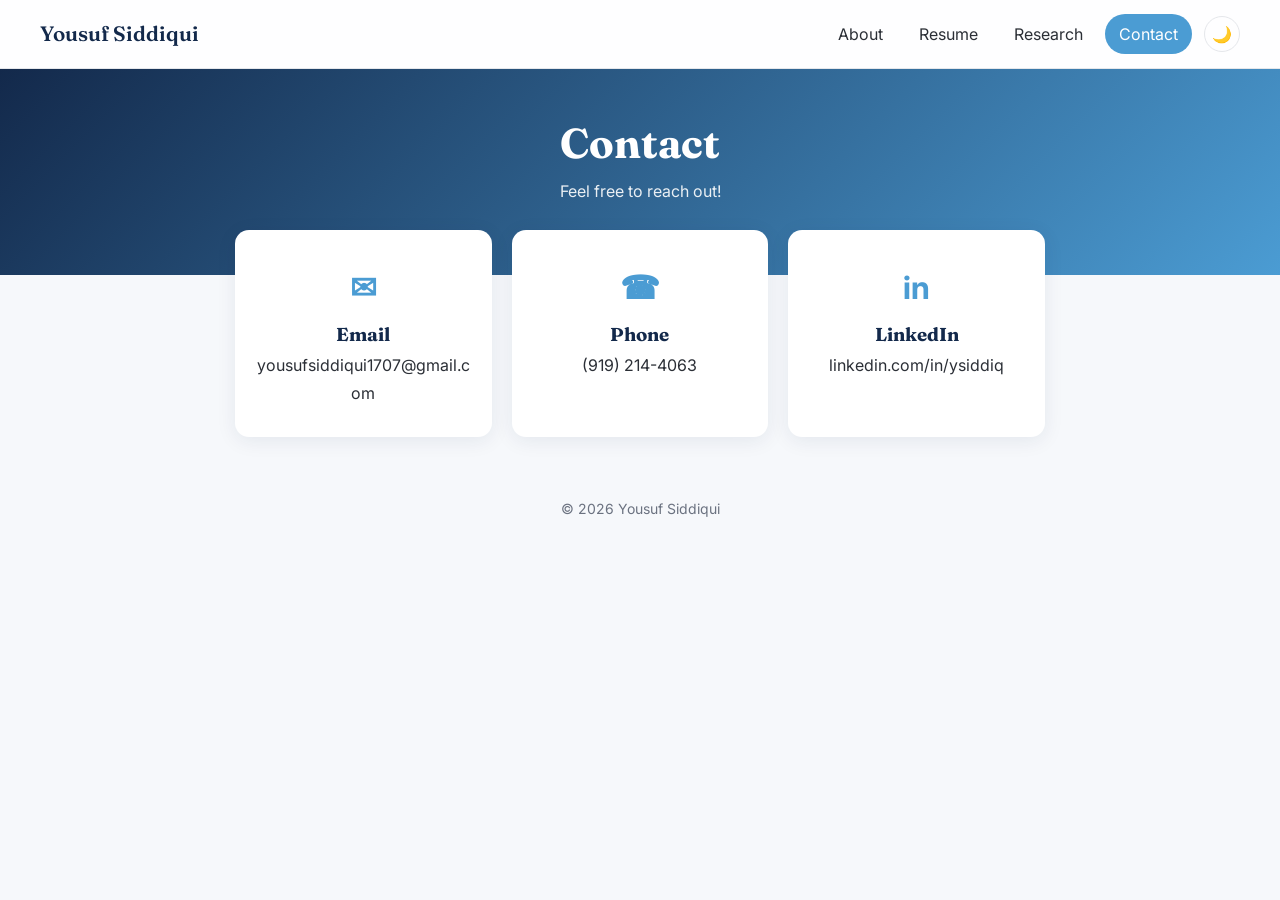
==== commit ab825b9f: "e" ====
--- a/contact.html
+++ b/contact.html
@@ -4,44 +4,57 @@
   <meta charset="UTF-8">
   <meta name="viewport" content="width=device-width, initial-scale=1.0">
   <title>Yousuf Siddiqui | Contact</title>
+  <link rel="preconnect" href="https://fonts.googleapis.com">
+  <link href="https://fonts.googleapis.com/css2?family=Fraunces:ital,wght@0,600;1,400&family=Inter:wght@400;600&display=swap" rel="stylesheet">
   <link rel="stylesheet" href="style.css">
 </head>
 <body>
 
   <nav>
-    <a href="index.html">About Me</a>
-    <a href="resume.html">Resume</a>
-    <a href="research.html">Research</a>
-    <a href="contact.html" class="active">Contact</a>
+    <a href="index.html" class="logo">Yousuf Siddiqui</a>
+    <div class="links">
+      <a href="index.html">About</a>
+      <a href="resume.html">Resume</a>
+      <a href="research.html">Research</a>
+      <a href="contact.html" class="active">Contact</a>
+      <button id="theme-toggle" aria-label="Toggle dark mode">🌙</button>
+    </div>
   </nav>
+
+  <header class="page-header">
+    <h1>Contact</h1>
+    <p>Feel free to reach out!</p>
+  </header>
 
   <main>
 
-    <h1>Contact</h1>
-    <p class="subtitle">Feel free to reach out!</p>
+    <div class="contact-grid">
+      <a class="contact-item" href="mailto:yousufsiddiqui1707@gmail.com">
+        <span class="icon">&#9993;</span>
+        <h3>Email</h3>
+        yousufsiddiqui1707@gmail.com
+      </a>
 
-    <div class="contact-list">
-      <p>
-        <strong>Email:</strong>
-        <a href="mailto:yousufsiddiqui1707@gmail.com">yousufsiddiqui1707@gmail.com</a>
-      </p>
+      <a class="contact-item" href="tel:+19192144063">
+        <span class="icon">&#9742;</span>
+        <h3>Phone</h3>
+        (919) 214-4063
+      </a>
 
-      <p>
-        <strong>Phone:</strong>
-        <a href="tel:+19192144063">(919) 214-4063</a>
-      </p>
-
-      <p>
-        <strong>LinkedIn:</strong>
-        <a href="https://linkedin.com/in/ysiddiq/" target="_blank">linkedin.com/in/ysiddiq</a>
-      </p>
+      <a class="contact-item" href="https://linkedin.com/in/ysiddiq/" target="_blank">
+        <span class="icon">in</span>
+        <h3>LinkedIn</h3>
+        linkedin.com/in/ysiddiq
+      </a>
     </div>
 
   </main>
 
   <footer>
-    &copy; 2026 Yousuf Siddiqui
+    &copy; <span id="year">2026</span> Yousuf Siddiqui
   </footer>
+
+  <script src="script.js"></script>
 
 </body>
 </html>
--- a/style.css
+++ b/style.css
@@ -1,140 +1,429 @@
-/* ---------- Colors ---------- */
+/* =========================================
+   Colors & fonts (change these to restyle the whole site)
+   ========================================= */
 :root {
   --navy: #13294b;
   --blue: #4b9cd3;
-  --light: #f4f7fb;
-  --text: #222;
-  --muted: #666;
-}
-
-/* ---------- Base ---------- */
+  --sky: #e8f2fa;
+  --bg: #f6f8fb;
+  --card: #ffffff;
+  --text: #2b2f36;
+  --muted: #6b7280;
+  --heading: #13294b;
+  --nav-bg: rgba(255, 255, 255, 0.92);
+  --border: #e5e7eb;
+  --heading-font: "Fraunces", Georgia, serif;
+  --body-font: "Inter", Arial, sans-serif;
+}
+
+/* Dark mode: script.js adds class="dark" to <body> */
+body.dark {
+  --sky: #1e3350;
+  --bg: #0f1724;
+  --card: #18233a;
+  --text: #dbe2ec;
+  --muted: #94a3b8;
+  --heading: #e8f2fa;
+  --nav-bg: rgba(15, 23, 36, 0.92);
+  --border: #24324d;
+}
+
+* {
+  box-sizing: border-box;
+}
+
 body {
-  font-family: Georgia, "Times New Roman", serif;
   margin: 0;
-  background-color: var(--light);
+  font-family: var(--body-font);
+  background-color: var(--bg);
   color: var(--text);
-  line-height: 1.7;
-}
-
-h1, h2, nav, footer {
-  font-family: Arial, Helvetica, sans-serif;
-}
-
-h1 {
+  line-height: 1.75;
+  transition: background-color 0.3s, color 0.3s;
+}
+
+h1, h2, h3 {
+  font-family: var(--heading-font);
+  color: var(--heading);
+  line-height: 1.2;
+}
+
+a {
+  color: var(--blue);
+}
+
+/* =========================================
+   Navigation bar (sticks to the top)
+   ========================================= */
+nav {
+  position: sticky;
+  top: 0;
+  z-index: 10;
+  display: flex;
+  justify-content: space-between;
+  align-items: center;
+  padding: 14px 40px;
+  background-color: var(--nav-bg);
+  border-bottom: 1px solid var(--border);
+  transition: box-shadow 0.3s;
+}
+
+/* script.js adds .scrolled once you scroll down */
+nav.scrolled {
+  box-shadow: 0 4px 20px rgba(0, 0, 0, 0.12);
+}
+
+nav .logo {
+  font-family: var(--heading-font);
+  font-size: 1.3rem;
+  font-weight: 600;
+  color: var(--heading);
+  text-decoration: none;
+}
+
+nav .links {
+  display: flex;
+  align-items: center;
+}
+
+nav .links a {
+  color: var(--text);
+  text-decoration: none;
+  margin-left: 8px;
+  padding: 6px 14px;
+  border-radius: 20px;
+  transition: background-color 0.2s;
+}
+
+nav .links a:hover {
+  background-color: var(--sky);
+}
+
+nav .links a.active {
+  background-color: var(--blue);
+  color: white;
+}
+
+#theme-toggle {
+  margin-left: 12px;
+  background: none;
+  border: 1px solid var(--border);
+  border-radius: 50%;
+  width: 36px;
+  height: 36px;
+  font-size: 1rem;
+  cursor: pointer;
+}
+
+/* =========================================
+   Hero (big colored banner on the home page)
+   ========================================= */
+.hero {
+  background: linear-gradient(135deg, var(--navy), #2a5c8f 60%, var(--blue));
+  color: white;
+  padding: 70px 20px 90px;
+  text-align: center;
+}
+
+.hero .headshot {
+  width: 170px;
+  height: 170px;
+  object-fit: cover;
+  object-position: top;
+  border-radius: 50%;
+  border: 5px solid white;
+  box-shadow: 0 8px 25px rgba(0, 0, 0, 0.3);
+}
+
+.hero h1 {
+  color: white;
+  font-size: 3rem;
+  margin: 20px 0 5px;
+}
+
+.hero p {
+  font-size: 1.1rem;
+  opacity: 0.9;
+  margin: 0;
+}
+
+/* Typing text */
+.hero .typed {
+  font-family: var(--heading-font);
+  font-style: italic;
+  font-size: 1.4rem;
+  min-height: 2rem;
+  opacity: 1;
+  margin-bottom: 8px;
+}
+
+.cursor {
+  display: inline-block;
+  width: 2px;
+  height: 1.3rem;
+  background-color: white;
+  margin-left: 3px;
+  vertical-align: middle;
+  animation: blink 0.8s infinite;
+}
+
+@keyframes blink {
+  50% { opacity: 0; }
+}
+
+/* Buttons */
+.button {
+  display: inline-block;
+  margin: 25px 6px 0;
+  padding: 10px 24px;
+  border-radius: 25px;
+  border: 2px solid white;
+  color: white;
+  text-decoration: none;
+  font-weight: 600;
+  transition: all 0.2s;
+}
+
+.button:hover {
+  background-color: white;
   color: var(--navy);
-  font-size: 2.2rem;
+}
+
+.button.solid {
+  background-color: white;
+  color: var(--navy);
+}
+
+.button.solid:hover {
+  background-color: var(--sky);
+}
+
+/* =========================================
+   Page header (colored strip on the other pages)
+   ========================================= */
+.page-header {
+  background: linear-gradient(135deg, var(--navy), var(--blue));
+  color: white;
+  text-align: center;
+  padding: 50px 20px 70px;
+}
+
+.page-header h1 {
+  color: white;
+  font-size: 2.6rem;
+  margin: 0;
+}
+
+.page-header p {
+  margin: 8px 0 0;
+  opacity: 0.9;
+}
+
+/* =========================================
+   Main content
+   ========================================= */
+main {
+  max-width: 850px;
+  margin: -45px auto 40px;  /* negative top margin pulls cards up over the banner */
+  padding: 0 20px;
+}
+
+.card {
+  background-color: var(--card);
+  border-radius: 14px;
+  padding: 30px 40px;
+  margin-bottom: 25px;
+  box-shadow: 0 4px 20px rgba(19, 41, 75, 0.08);
+}
+
+.card h2 {
+  margin-top: 0;
+}
+
+.card h3 {
   margin-bottom: 5px;
 }
 
-h2 {
-  color: var(--navy);
-  border-bottom: 2px solid var(--blue);
-  padding-bottom: 5px;
-  margin-top: 35px;
-}
-
-a {
-  color: var(--navy);
-}
-
-/* ---------- Navigation bar ---------- */
-nav {
-  background-color: var(--navy);
+/* Scroll reveal: script.js adds .reveal, then .visible when it scrolls into view */
+.reveal {
+  opacity: 0;
+  transform: translateY(30px);
+  transition: opacity 0.7s ease-out, transform 0.7s ease-out;
+}
+
+.reveal.visible {
+  opacity: 1;
+  transform: translateY(0);
+}
+
+/* =========================================
+   Highlights (three small boxes on home page)
+   ========================================= */
+.highlights {
+  display: grid;
+  grid-template-columns: repeat(3, 1fr);
+  gap: 20px;
+  margin-bottom: 25px;
+}
+
+.highlight {
+  background-color: var(--card);
+  border-radius: 14px;
+  padding: 22px;
   text-align: center;
-  padding: 15px 0;
-}
-
-nav a {
-  color: white;
-  text-decoration: none;
-  margin: 0 15px;
-  padding-bottom: 3px;
-}
-
-nav a:hover,
-nav a.active {
-  border-bottom: 2px solid var(--blue);
-}
-
-/* ---------- Main content box ---------- */
-main {
-  max-width: 800px;
-  margin: 30px auto;
-  padding: 30px 40px;
-  background-color: white;
-  border-radius: 8px;
-  box-shadow: 0 2px 8px rgba(0, 0, 0, 0.08);
-}
-
-.subtitle {
+  border-top: 4px solid var(--blue);
+  box-shadow: 0 4px 20px rgba(19, 41, 75, 0.08);
+}
+
+.highlight:hover {
+  transform: translateY(-5px);
+}
+
+.highlight .label {
+  display: block;
+  font-size: 0.8rem;
+  text-transform: uppercase;
+  letter-spacing: 1px;
   color: var(--muted);
-  font-family: Arial, Helvetica, sans-serif;
-  margin-top: 0;
-}
-
-/* ---------- Quotes ---------- */
+}
+
+.highlight strong {
+  font-family: var(--heading-font);
+  font-size: 1.15rem;
+  color: var(--heading);
+}
+
+/* =========================================
+   Quotes
+   ========================================= */
 .quote {
+  position: relative;
+  font-family: var(--heading-font);
   font-style: italic;
-  border-left: 4px solid var(--blue);
-  background-color: var(--light);
-  padding: 10px 20px;
-  margin: 20px 0;
-  color: #444;
+  font-size: 1.15rem;
+  color: var(--heading);
+  background-color: var(--sky);
+  border-radius: 14px;
+  padding: 30px 40px 25px 70px;
+  margin: 0 0 25px;
+}
+
+.quote::before {
+  content: "\201C";  /* big curly quotation mark */
+  position: absolute;
+  left: 20px;
+  top: -5px;
+  font-size: 5rem;
+  color: var(--blue);
 }
 
 .quote span {
   display: block;
-  margin-top: 8px;
+  margin-top: 10px;
+  font-family: var(--body-font);
   font-style: normal;
+  font-size: 0.95rem;
   color: var(--muted);
 }
 
-/* ---------- About Me intro (photo + name side by side) ---------- */
-.intro {
-  display: flex;
-  align-items: center;
-  gap: 30px;
-}
-
-.headshot {
-  width: 180px;
-  height: auto;
+/* =========================================
+   Research tags
+   ========================================= */
+.tags {
+  margin-bottom: 15px;
+}
+
+.tag {
+  display: inline-block;
+  background-color: var(--sky);
+  color: var(--heading);
+  font-size: 0.85rem;
+  font-weight: 600;
+  padding: 4px 12px;
+  border-radius: 20px;
+  margin: 0 6px 6px 0;
+}
+
+/* =========================================
+   Contact cards
+   ========================================= */
+.contact-grid {
+  display: grid;
+  grid-template-columns: repeat(3, 1fr);
+  gap: 20px;
+}
+
+.contact-item {
+  display: block;
+  background-color: var(--card);
+  border-radius: 14px;
+  padding: 30px 20px;
+  text-align: center;
+  text-decoration: none;
+  color: var(--text);
+  box-shadow: 0 4px 20px rgba(19, 41, 75, 0.08);
+  word-break: break-word;
+}
+
+.contact-item:hover,
+.highlight:hover {
+  transform: translateY(-5px);
+  box-shadow: 0 10px 30px rgba(19, 41, 75, 0.15);
+}
+
+.contact-item .icon {
+  display: block;
+  font-size: 2rem;
+  font-weight: 700;
+  color: var(--blue);
+  margin-bottom: 8px;
+}
+
+.contact-item h3 {
+  margin: 0 0 5px;
+}
+
+/* =========================================
+   Resume
+   ========================================= */
+iframe {
+  border: none;
   border-radius: 8px;
-  border: 3px solid var(--blue);
-}
-
-/* ---------- Contact list ---------- */
-.contact-list p {
-  font-size: 1.1rem;
-}
-
-/* ---------- Resume ---------- */
-iframe {
-  border: 1px solid #ccc;
-  border-radius: 4px;
-}
-
-/* ---------- Footer ---------- */
+}
+
+/* =========================================
+   Footer
+   ========================================= */
 footer {
   text-align: center;
   font-size: 14px;
   color: var(--muted);
-  padding: 20px 0 30px;
-}
-
-/* ---------- Phones / small screens ---------- */
-@media (max-width: 600px) {
-  main {
-    margin: 15px;
-    padding: 20px;
+  padding: 20px 0 40px;
+}
+
+/* =========================================
+   Phones / small screens
+   ========================================= */
+@media (max-width: 700px) {
+  nav {
+    flex-direction: column;
+    padding: 12px;
   }
 
-  .intro {
-    flex-direction: column;
-    text-align: center;
+  nav .links a {
+    margin: 0 2px;
+    padding: 5px 10px;
   }
 
-  nav a {
-    margin: 0 8px;
+  .hero h1 {
+    font-size: 2.2rem;
   }
-}
+
+  .card {
+    padding: 22px;
+  }
+
+  .highlights,
+  .contact-grid {
+    grid-template-columns: 1fr;
+  }
+}
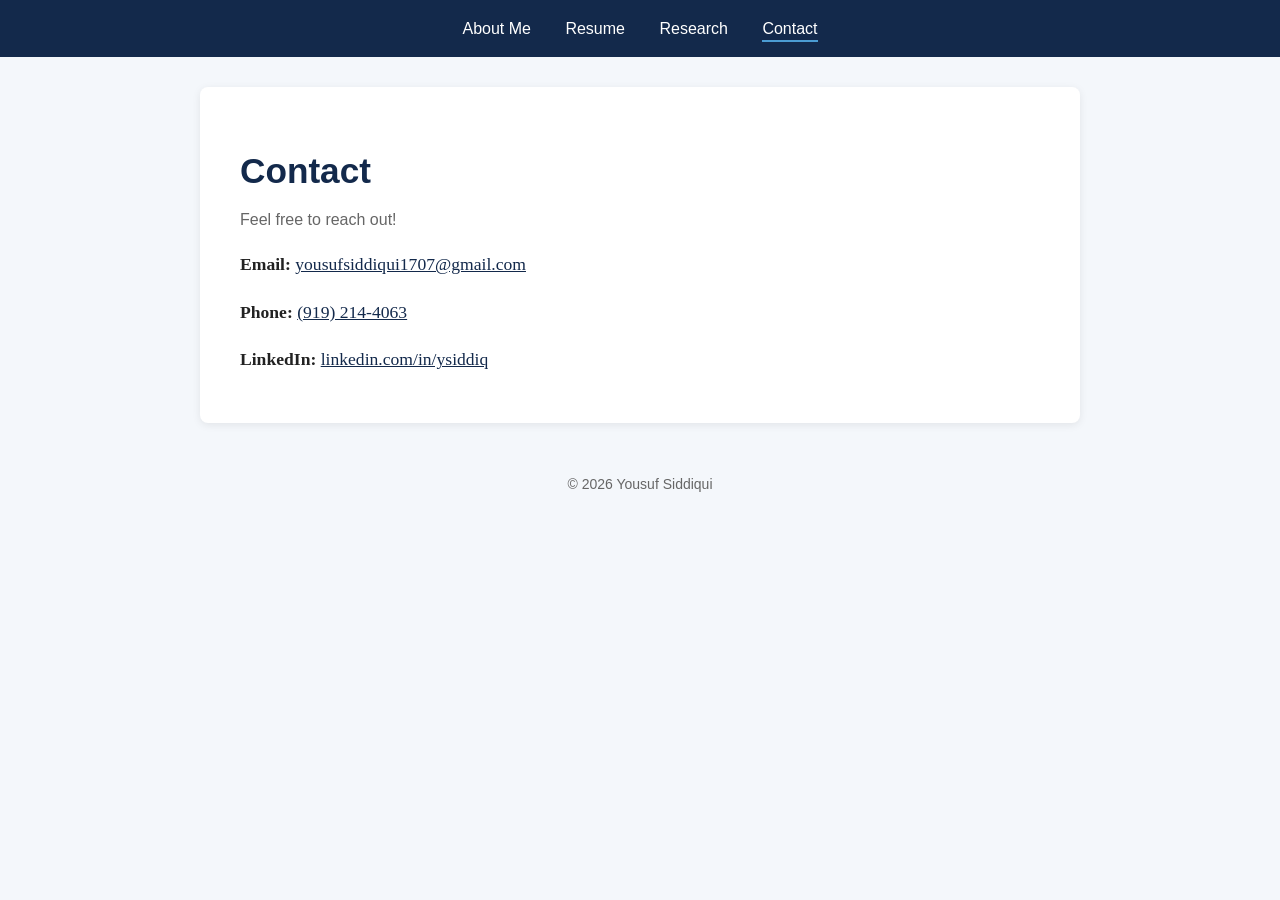
==== commit 0f3a5771: "e" ====
--- a/contact.html
+++ b/contact.html
@@ -4,57 +4,44 @@
   <meta charset="UTF-8">
   <meta name="viewport" content="width=device-width, initial-scale=1.0">
   <title>Yousuf Siddiqui | Contact</title>
-  <link rel="preconnect" href="https://fonts.googleapis.com">
-  <link href="https://fonts.googleapis.com/css2?family=Fraunces:ital,wght@0,600;1,400&family=Inter:wght@400;600&display=swap" rel="stylesheet">
   <link rel="stylesheet" href="style.css">
 </head>
 <body>
 
   <nav>
-    <a href="index.html" class="logo">Yousuf Siddiqui</a>
-    <div class="links">
-      <a href="index.html">About</a>
-      <a href="resume.html">Resume</a>
-      <a href="research.html">Research</a>
-      <a href="contact.html" class="active">Contact</a>
-      <button id="theme-toggle" aria-label="Toggle dark mode">🌙</button>
-    </div>
+    <a href="index.html">About Me</a>
+    <a href="resume.html">Resume</a>
+    <a href="research.html">Research</a>
+    <a href="contact.html" class="active">Contact</a>
   </nav>
-
-  <header class="page-header">
-    <h1>Contact</h1>
-    <p>Feel free to reach out!</p>
-  </header>
 
   <main>
 
-    <div class="contact-grid">
-      <a class="contact-item" href="mailto:yousufsiddiqui1707@gmail.com">
-        <span class="icon">&#9993;</span>
-        <h3>Email</h3>
-        yousufsiddiqui1707@gmail.com
-      </a>
+    <h1>Contact</h1>
+    <p class="subtitle">Feel free to reach out!</p>
 
-      <a class="contact-item" href="tel:+19192144063">
-        <span class="icon">&#9742;</span>
-        <h3>Phone</h3>
-        (919) 214-4063
-      </a>
+    <div class="contact-list">
+      <p>
+        <strong>Email:</strong>
+        <a href="mailto:yousufsiddiqui1707@gmail.com">yousufsiddiqui1707@gmail.com</a>
+      </p>
 
-      <a class="contact-item" href="https://linkedin.com/in/ysiddiq/" target="_blank">
-        <span class="icon">in</span>
-        <h3>LinkedIn</h3>
-        linkedin.com/in/ysiddiq
-      </a>
+      <p>
+        <strong>Phone:</strong>
+        <a href="tel:+19192144063">(919) 214-4063</a>
+      </p>
+
+      <p>
+        <strong>LinkedIn:</strong>
+        <a href="https://linkedin.com/in/ysiddiq/" target="_blank">linkedin.com/in/ysiddiq</a>
+      </p>
     </div>
 
   </main>
 
   <footer>
-    &copy; <span id="year">2026</span> Yousuf Siddiqui
+    &copy; 2026 Yousuf Siddiqui
   </footer>
-
-  <script src="script.js"></script>
 
 </body>
 </html>
--- a/style.css
+++ b/style.css
@@ -1,429 +1,140 @@
-/* =========================================
-   Colors & fonts (change these to restyle the whole site)
-   ========================================= */
+/* ---------- Colors ---------- */
 :root {
   --navy: #13294b;
   --blue: #4b9cd3;
-  --sky: #e8f2fa;
-  --bg: #f6f8fb;
-  --card: #ffffff;
-  --text: #2b2f36;
-  --muted: #6b7280;
-  --heading: #13294b;
-  --nav-bg: rgba(255, 255, 255, 0.92);
-  --border: #e5e7eb;
-  --heading-font: "Fraunces", Georgia, serif;
-  --body-font: "Inter", Arial, sans-serif;
+  --light: #f4f7fb;
+  --text: #222;
+  --muted: #666;
 }
 
-/* Dark mode: script.js adds class="dark" to <body> */
-body.dark {
-  --sky: #1e3350;
-  --bg: #0f1724;
-  --card: #18233a;
-  --text: #dbe2ec;
-  --muted: #94a3b8;
-  --heading: #e8f2fa;
-  --nav-bg: rgba(15, 23, 36, 0.92);
-  --border: #24324d;
+/* ---------- Base ---------- */
+body {
+  font-family: Georgia, "Times New Roman", serif;
+  margin: 0;
+  background-color: var(--light);
+  color: var(--text);
+  line-height: 1.7;
 }
 
-* {
-  box-sizing: border-box;
+h1, h2, nav, footer {
+  font-family: Arial, Helvetica, sans-serif;
 }
 
-body {
-  margin: 0;
-  font-family: var(--body-font);
-  background-color: var(--bg);
-  color: var(--text);
-  line-height: 1.75;
-  transition: background-color 0.3s, color 0.3s;
+h1 {
+  color: var(--navy);
+  font-size: 2.2rem;
+  margin-bottom: 5px;
 }
 
-h1, h2, h3 {
-  font-family: var(--heading-font);
-  color: var(--heading);
-  line-height: 1.2;
+h2 {
+  color: var(--navy);
+  border-bottom: 2px solid var(--blue);
+  padding-bottom: 5px;
+  margin-top: 35px;
 }
 
 a {
-  color: var(--blue);
-}
-
-/* =========================================
-   Navigation bar (sticks to the top)
-   ========================================= */
-nav {
-  position: sticky;
-  top: 0;
-  z-index: 10;
-  display: flex;
-  justify-content: space-between;
-  align-items: center;
-  padding: 14px 40px;
-  background-color: var(--nav-bg);
-  border-bottom: 1px solid var(--border);
-  transition: box-shadow 0.3s;
-}
-
-/* script.js adds .scrolled once you scroll down */
-nav.scrolled {
-  box-shadow: 0 4px 20px rgba(0, 0, 0, 0.12);
-}
-
-nav .logo {
-  font-family: var(--heading-font);
-  font-size: 1.3rem;
-  font-weight: 600;
-  color: var(--heading);
-  text-decoration: none;
-}
-
-nav .links {
-  display: flex;
-  align-items: center;
-}
-
-nav .links a {
-  color: var(--text);
-  text-decoration: none;
-  margin-left: 8px;
-  padding: 6px 14px;
-  border-radius: 20px;
-  transition: background-color 0.2s;
-}
-
-nav .links a:hover {
-  background-color: var(--sky);
-}
-
-nav .links a.active {
-  background-color: var(--blue);
-  color: white;
-}
-
-#theme-toggle {
-  margin-left: 12px;
-  background: none;
-  border: 1px solid var(--border);
-  border-radius: 50%;
-  width: 36px;
-  height: 36px;
-  font-size: 1rem;
-  cursor: pointer;
-}
-
-/* =========================================
-   Hero (big colored banner on the home page)
-   ========================================= */
-.hero {
-  background: linear-gradient(135deg, var(--navy), #2a5c8f 60%, var(--blue));
-  color: white;
-  padding: 70px 20px 90px;
-  text-align: center;
-}
-
-.hero .headshot {
-  width: 170px;
-  height: 170px;
-  object-fit: cover;
-  object-position: top;
-  border-radius: 50%;
-  border: 5px solid white;
-  box-shadow: 0 8px 25px rgba(0, 0, 0, 0.3);
-}
-
-.hero h1 {
-  color: white;
-  font-size: 3rem;
-  margin: 20px 0 5px;
-}
-
-.hero p {
-  font-size: 1.1rem;
-  opacity: 0.9;
-  margin: 0;
-}
-
-/* Typing text */
-.hero .typed {
-  font-family: var(--heading-font);
-  font-style: italic;
-  font-size: 1.4rem;
-  min-height: 2rem;
-  opacity: 1;
-  margin-bottom: 8px;
-}
-
-.cursor {
-  display: inline-block;
-  width: 2px;
-  height: 1.3rem;
-  background-color: white;
-  margin-left: 3px;
-  vertical-align: middle;
-  animation: blink 0.8s infinite;
-}
-
-@keyframes blink {
-  50% { opacity: 0; }
-}
-
-/* Buttons */
-.button {
-  display: inline-block;
-  margin: 25px 6px 0;
-  padding: 10px 24px;
-  border-radius: 25px;
-  border: 2px solid white;
-  color: white;
-  text-decoration: none;
-  font-weight: 600;
-  transition: all 0.2s;
-}
-
-.button:hover {
-  background-color: white;
   color: var(--navy);
 }
 
-.button.solid {
-  background-color: white;
-  color: var(--navy);
+/* ---------- Navigation bar ---------- */
+nav {
+  background-color: var(--navy);
+  text-align: center;
+  padding: 15px 0;
 }
 
-.button.solid:hover {
-  background-color: var(--sky);
+nav a {
+  color: white;
+  text-decoration: none;
+  margin: 0 15px;
+  padding-bottom: 3px;
 }
 
-/* =========================================
-   Page header (colored strip on the other pages)
-   ========================================= */
-.page-header {
-  background: linear-gradient(135deg, var(--navy), var(--blue));
-  color: white;
-  text-align: center;
-  padding: 50px 20px 70px;
+nav a:hover,
+nav a.active {
+  border-bottom: 2px solid var(--blue);
 }
 
-.page-header h1 {
-  color: white;
-  font-size: 2.6rem;
-  margin: 0;
+/* ---------- Main content box ---------- */
+main {
+  max-width: 800px;
+  margin: 30px auto;
+  padding: 30px 40px;
+  background-color: white;
+  border-radius: 8px;
+  box-shadow: 0 2px 8px rgba(0, 0, 0, 0.08);
 }
 
-.page-header p {
-  margin: 8px 0 0;
-  opacity: 0.9;
-}
-
-/* =========================================
-   Main content
-   ========================================= */
-main {
-  max-width: 850px;
-  margin: -45px auto 40px;  /* negative top margin pulls cards up over the banner */
-  padding: 0 20px;
-}
-
-.card {
-  background-color: var(--card);
-  border-radius: 14px;
-  padding: 30px 40px;
-  margin-bottom: 25px;
-  box-shadow: 0 4px 20px rgba(19, 41, 75, 0.08);
-}
-
-.card h2 {
+.subtitle {
+  color: var(--muted);
+  font-family: Arial, Helvetica, sans-serif;
   margin-top: 0;
 }
 
-.card h3 {
-  margin-bottom: 5px;
-}
-
-/* Scroll reveal: script.js adds .reveal, then .visible when it scrolls into view */
-.reveal {
-  opacity: 0;
-  transform: translateY(30px);
-  transition: opacity 0.7s ease-out, transform 0.7s ease-out;
-}
-
-.reveal.visible {
-  opacity: 1;
-  transform: translateY(0);
-}
-
-/* =========================================
-   Highlights (three small boxes on home page)
-   ========================================= */
-.highlights {
-  display: grid;
-  grid-template-columns: repeat(3, 1fr);
-  gap: 20px;
-  margin-bottom: 25px;
-}
-
-.highlight {
-  background-color: var(--card);
-  border-radius: 14px;
-  padding: 22px;
-  text-align: center;
-  border-top: 4px solid var(--blue);
-  box-shadow: 0 4px 20px rgba(19, 41, 75, 0.08);
-}
-
-.highlight:hover {
-  transform: translateY(-5px);
-}
-
-.highlight .label {
-  display: block;
-  font-size: 0.8rem;
-  text-transform: uppercase;
-  letter-spacing: 1px;
-  color: var(--muted);
-}
-
-.highlight strong {
-  font-family: var(--heading-font);
-  font-size: 1.15rem;
-  color: var(--heading);
-}
-
-/* =========================================
-   Quotes
-   ========================================= */
+/* ---------- Quotes ---------- */
 .quote {
-  position: relative;
-  font-family: var(--heading-font);
   font-style: italic;
-  font-size: 1.15rem;
-  color: var(--heading);
-  background-color: var(--sky);
-  border-radius: 14px;
-  padding: 30px 40px 25px 70px;
-  margin: 0 0 25px;
-}
-
-.quote::before {
-  content: "\201C";  /* big curly quotation mark */
-  position: absolute;
-  left: 20px;
-  top: -5px;
-  font-size: 5rem;
-  color: var(--blue);
+  border-left: 4px solid var(--blue);
+  background-color: var(--light);
+  padding: 10px 20px;
+  margin: 20px 0;
+  color: #444;
 }
 
 .quote span {
   display: block;
-  margin-top: 10px;
-  font-family: var(--body-font);
+  margin-top: 8px;
   font-style: normal;
-  font-size: 0.95rem;
   color: var(--muted);
 }
 
-/* =========================================
-   Research tags
-   ========================================= */
-.tags {
-  margin-bottom: 15px;
+/* ---------- About Me intro (photo + name side by side) ---------- */
+.intro {
+  display: flex;
+  align-items: center;
+  gap: 30px;
 }
 
-.tag {
-  display: inline-block;
-  background-color: var(--sky);
-  color: var(--heading);
-  font-size: 0.85rem;
-  font-weight: 600;
-  padding: 4px 12px;
-  border-radius: 20px;
-  margin: 0 6px 6px 0;
+.headshot {
+  width: 180px;
+  height: auto;
+  border-radius: 8px;
+  border: 3px solid var(--blue);
 }
 
-/* =========================================
-   Contact cards
-   ========================================= */
-.contact-grid {
-  display: grid;
-  grid-template-columns: repeat(3, 1fr);
-  gap: 20px;
+/* ---------- Contact list ---------- */
+.contact-list p {
+  font-size: 1.1rem;
 }
 
-.contact-item {
-  display: block;
-  background-color: var(--card);
-  border-radius: 14px;
-  padding: 30px 20px;
-  text-align: center;
-  text-decoration: none;
-  color: var(--text);
-  box-shadow: 0 4px 20px rgba(19, 41, 75, 0.08);
-  word-break: break-word;
+/* ---------- Resume ---------- */
+iframe {
+  border: 1px solid #ccc;
+  border-radius: 4px;
 }
 
-.contact-item:hover,
-.highlight:hover {
-  transform: translateY(-5px);
-  box-shadow: 0 10px 30px rgba(19, 41, 75, 0.15);
-}
-
-.contact-item .icon {
-  display: block;
-  font-size: 2rem;
-  font-weight: 700;
-  color: var(--blue);
-  margin-bottom: 8px;
-}
-
-.contact-item h3 {
-  margin: 0 0 5px;
-}
-
-/* =========================================
-   Resume
-   ========================================= */
-iframe {
-  border: none;
-  border-radius: 8px;
-}
-
-/* =========================================
-   Footer
-   ========================================= */
+/* ---------- Footer ---------- */
 footer {
   text-align: center;
   font-size: 14px;
   color: var(--muted);
-  padding: 20px 0 40px;
+  padding: 20px 0 30px;
 }
 
-/* =========================================
-   Phones / small screens
-   ========================================= */
-@media (max-width: 700px) {
-  nav {
-    flex-direction: column;
-    padding: 12px;
+/* ---------- Phones / small screens ---------- */
+@media (max-width: 600px) {
+  main {
+    margin: 15px;
+    padding: 20px;
   }
 
-  nav .links a {
-    margin: 0 2px;
-    padding: 5px 10px;
+  .intro {
+    flex-direction: column;
+    text-align: center;
   }
 
-  .hero h1 {
-    font-size: 2.2rem;
-  }
-
-  .card {
-    padding: 22px;
-  }
-
-  .highlights,
-  .contact-grid {
-    grid-template-columns: 1fr;
+  nav a {
+    margin: 0 8px;
   }
 }
